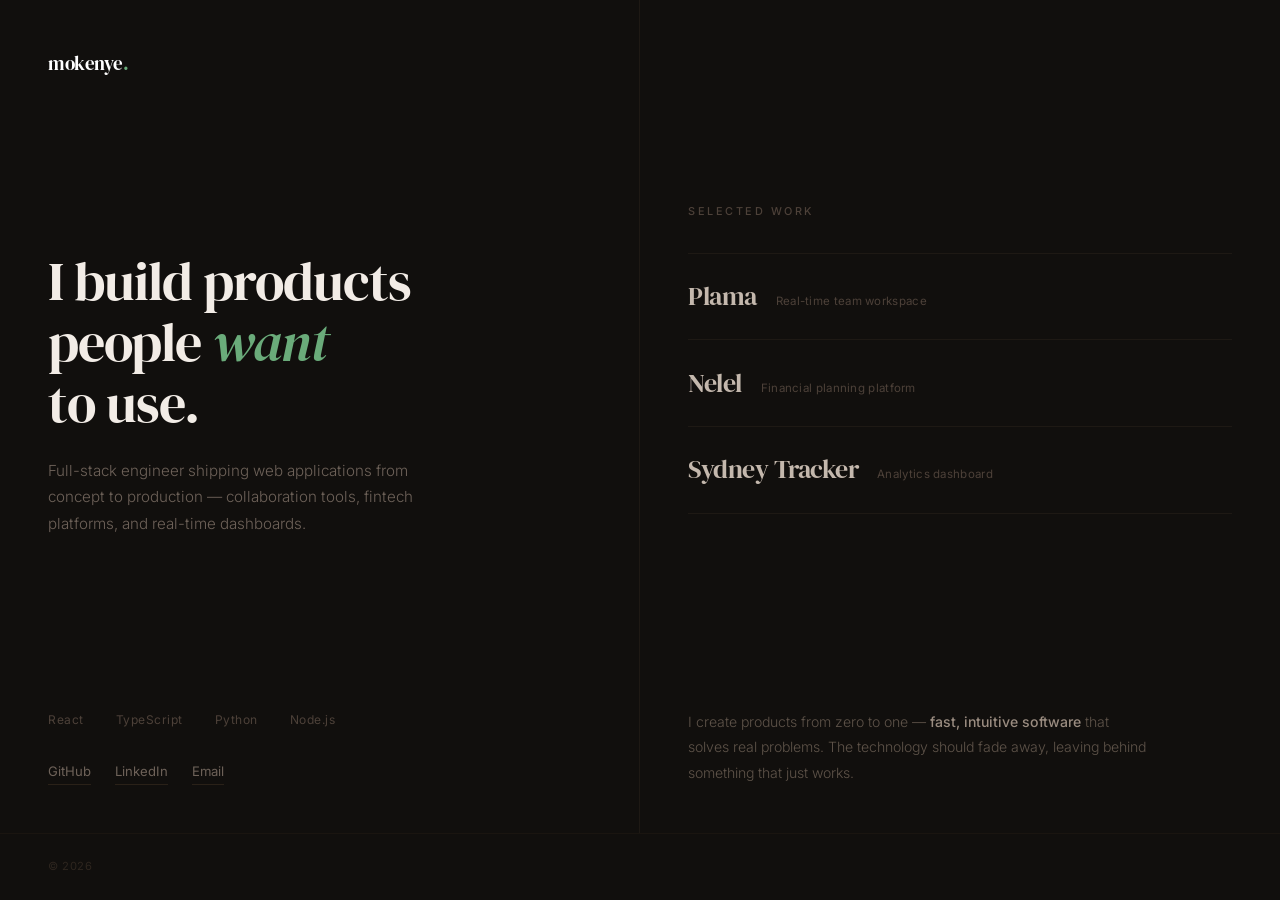
==== portfolio.html @ 6c5c3b5f "Initial Commit" ====
<!DOCTYPE html>
<html lang="en">
<head>
    <meta charset="UTF-8">
    <meta name="viewport" content="width=device-width, initial-scale=1.0">
    <title>Mokenye</title>
    <link rel="preconnect" href="https://fonts.googleapis.com">
    <link rel="preconnect" href="https://fonts.gstatic.com" crossorigin>
    <link href="https://fonts.googleapis.com/css2?family=DM+Serif+Display:ital@0;1&family=Inter:opsz,wght@14..32,300;14..32,400;14..32,500&display=swap" rel="stylesheet">
    <style>
        * {
            margin: 0;
            padding: 0;
            box-sizing: border-box;
        }

        body {
            font-family: 'Inter', -apple-system, sans-serif;
            background: #110f0d;
            color: #8a7e74;
            line-height: 1.6;
            font-size: 16px;
            -webkit-font-smoothing: antialiased;
            min-height: 100vh;
            position: relative;
        }

        ::selection {
            background: #5a9a6a;
            color: #fff;
        }

        a {
            color: inherit;
            text-decoration: none;
        }

        /* ── Falling leaves ── */
        .foliage {
            position: fixed;
            inset: 0;
            pointer-events: none;
            z-index: 0;
            overflow: hidden;
        }

        .leaf {
            position: absolute;
            top: -40px;
            border-radius: 0 70% 0 70%;
            background: #2ecc71;
            animation: fall linear infinite;
        }

        @keyframes fall {
            0% {
                opacity: 0;
                transform: translateY(-40px) translateX(0) rotate(0deg) scale(1);
            }
            8% {
                opacity: 0.18;
            }
            50% {
                opacity: 0.12;
            }
            92% {
                opacity: 0.15;
            }
            100% {
                opacity: 0;
                transform: translateY(105vh) translateX(60px) rotate(320deg) scale(0.7);
            }
        }

        .leaf:nth-child(1) {
            left: 8%;
            width: 14px;
            height: 8px;
            animation-duration: 18s;
            animation-delay: 0s;
        }

        .leaf:nth-child(2) {
            left: 25%;
            width: 10px;
            height: 6px;
            animation-duration: 22s;
            animation-delay: 4s;
        }

        .leaf:nth-child(3) {
            left: 50%;
            width: 16px;
            height: 9px;
            animation-duration: 20s;
            animation-delay: 2s;
        }

        .leaf:nth-child(4) {
            left: 72%;
            width: 11px;
            height: 7px;
            animation-duration: 25s;
            animation-delay: 7s;
        }

        .leaf:nth-child(5) {
            left: 90%;
            width: 13px;
            height: 7px;
            animation-duration: 19s;
            animation-delay: 10s;
        }

        .leaf:nth-child(6) {
            left: 38%;
            width: 9px;
            height: 5px;
            animation-duration: 24s;
            animation-delay: 6s;
        }

        .leaf:nth-child(7) {
            left: 62%;
            width: 15px;
            height: 8px;
            animation-duration: 21s;
            animation-delay: 13s;
        }

        .leaf:nth-child(8) {
            left: 15%;
            width: 12px;
            height: 7px;
            animation-duration: 26s;
            animation-delay: 9s;
        }

        /* ── Page layout ── */
        .page {
            min-height: 100vh;
            display: grid;
            grid-template-columns: 1fr 1fr;
            grid-template-rows: 1fr auto;
            position: relative;
            z-index: 1;
        }

        /* ── Left column ── */
        .left {
            display: flex;
            flex-direction: column;
            justify-content: space-between;
            padding: 3rem;
            border-right: 1px solid #1e1914;
        }

        .logo {
            font-family: 'DM Serif Display', serif;
            font-size: 1.2rem;
            color: #fff;
            letter-spacing: -0.5px;
        }

        .logo-dot {
            color: #6aab7a;
        }

        .intro {
            padding: 2rem 0;
        }

        .intro h1 {
            font-family: 'DM Serif Display', serif;
            font-size: 3.4rem;
            font-weight: 400;
            color: #f2ece6;
            line-height: 1.12;
            letter-spacing: -1px;
            margin-bottom: 1.5rem;
        }

        .intro h1 em {
            font-family: 'DM Serif Display', serif;
            color: #6aab7a;
            font-style: italic;
        }

        .intro p {
            font-size: 0.95rem;
            color: #6e6259;
            max-width: 400px;
            line-height: 1.75;
            font-weight: 300;
        }

        .left-bottom {
            display: flex;
            flex-direction: column;
            gap: 2rem;
        }

        .stack {
            display: flex;
            gap: 1rem 2rem;
            flex-wrap: wrap;
        }

        .stack span {
            font-size: 0.75rem;
            color: #4d4139;
            letter-spacing: 0.5px;
            transition: color 0.3s;
        }

        .stack span:hover {
            color: #6aab7a;
        }

        .contact-links {
            display: flex;
            gap: 1.5rem;
            flex-wrap: wrap;
        }

        .contact-links a {
            font-size: 0.82rem;
            color: #6e6259;
            padding-bottom: 2px;
            border-bottom: 1px solid #2a2118;
            transition: all 0.3s ease;
            font-weight: 400;
        }

        .contact-links a:hover {
            color: #f2ece6;
            border-color: #6aab7a;
        }

        /* ── Right column ── */
        .right {
            display: flex;
            flex-direction: column;
            padding: 3rem;
        }

        .section-label {
            font-size: 0.68rem;
            text-transform: uppercase;
            letter-spacing: 2.5px;
            color: #4d4139;
            margin-bottom: 2rem;
            font-weight: 500;
        }

        /* ── Projects ── */
        .projects {
            flex: 1;
            display: flex;
            flex-direction: column;
            justify-content: center;
        }

        .project {
            display: flex;
            justify-content: space-between;
            align-items: baseline;
            padding: 1.4rem 0;
            border-bottom: 1px solid #1e1914;
            transition: all 0.4s cubic-bezier(0.25, 0.46, 0.45, 0.94);
            cursor: pointer;
        }

        .project:first-of-type {
            border-top: 1px solid #1e1914;
        }

        .project:hover {
            padding-left: 1rem;
        }

        .project:hover .project-name {
            color: #f2ece6;
        }

        .project:hover .project-arrow {
            opacity: 1;
            transform: translateX(0);
        }

        .project:hover .project-type {
            color: #8a7e74;
        }

        .project-left {
            display: flex;
            align-items: baseline;
            gap: 1.2rem;
        }

        .project-name {
            font-family: 'DM Serif Display', serif;
            font-size: 1.6rem;
            color: #c4b8ad;
            transition: color 0.4s ease;
            letter-spacing: -0.5px;
        }

        .project-type {
            font-size: 0.72rem;
            color: #4d4139;
            letter-spacing: 0.3px;
            transition: color 0.4s ease;
        }

        .project-arrow {
            font-size: 1rem;
            color: #6aab7a;
            opacity: 0;
            transform: translateX(-8px);
            transition: all 0.4s ease;
        }

        /* ── About (below projects) ── */
        .about {
            margin-top: auto;
            padding-top: 2.5rem;
        }

        .about p {
            font-size: 0.88rem;
            color: #5e5349;
            line-height: 1.8;
            font-weight: 300;
            max-width: 460px;
        }

        .about strong {
            color: #9a8c80;
            font-weight: 500;
        }

        /* ── Footer ── */
        .footer-bar {
            grid-column: 1 / -1;
            padding: 1.5rem 3rem;
            border-top: 1px solid #1a1510;
        }

        .footer-bar p {
            font-size: 0.7rem;
            color: #2e261f;
            letter-spacing: 0.5px;
        }

        /* ── Responsive ── */
        @media (max-width: 900px) {
            .page {
                grid-template-columns: 1fr;
                grid-template-rows: auto auto auto;
            }

            .left {
                border-right: none;
                border-bottom: 1px solid #1e1914;
                padding: 2rem 1.5rem 2.5rem;
                min-height: auto;
                gap: 2.5rem;
            }

            .intro {
                padding: 0;
            }

            .intro h1 {
                font-size: 2.6rem;
            }

            .right {
                padding: 2.5rem 1.5rem;
            }

            .projects {
                justify-content: flex-start;
            }

            .about {
                padding-top: 2rem;
            }

            .footer-bar {
                padding: 1.5rem;
            }
        }

        @media (max-width: 480px) {
            .intro h1 {
                font-size: 2.1rem;
            }

            .project {
                flex-direction: column;
                gap: 0.3rem;
            }

            .project-left {
                flex-direction: column;
                gap: 0.15rem;
            }

            .project-name {
                font-size: 1.3rem;
            }
        }
    </style>
</head>
<body>
    <!-- Falling leaves -->
    <div class="foliage">
        <div class="leaf"></div>
        <div class="leaf"></div>
        <div class="leaf"></div>
        <div class="leaf"></div>
        <div class="leaf"></div>
        <div class="leaf"></div>
        <div class="leaf"></div>
        <div class="leaf"></div>
    </div>

    <div class="page">
        <!-- Left: Identity -->
        <div class="left">
            <div class="logo">mokenye<span class="logo-dot">.</span></div>

            <div class="intro">
                <h1>I build products<br>people <em>want</em><br>to use.</h1>
                <p>Full-stack engineer shipping web applications from concept to production — collaboration tools, fintech platforms, and real-time dashboards.</p>
            </div>

            <div class="left-bottom">
                <div class="stack">
                    <span>React</span>
                    <span>TypeScript</span>
                    <span>Python</span>
                    <span>Node.js</span>
                </div>
                <div class="contact-links">
                    <a href="https://github.com/mokenye" target="_blank" rel="noopener noreferrer">GitHub</a>
                    <a href="https://linkedin.com/in/mokenye" target="_blank" rel="noopener noreferrer">LinkedIn</a>
                    <a href="mailto:hello@mokenye.com">Email</a>
                </div>
            </div>
        </div>

        <!-- Right: Work + About -->
        <div class="right">
            <div class="projects">
                <p class="section-label">Selected Work</p>

                <a href="https://plama.vercel.app" target="_blank" rel="noopener noreferrer" class="project">
                    <div class="project-left">
                        <span class="project-name">Plama</span>
                        <span class="project-type">Real-time team workspace</span>
                    </div>
                    <span class="project-arrow">&#8599;</span>
                </a>

                <a href="https://n--nelel--7vqh2vrwnq6y.code.run/" target="_blank" rel="noopener noreferrer" class="project">
                    <div class="project-left">
                        <span class="project-name">Nelel</span>
                        <span class="project-type">Financial planning platform</span>
                    </div>
                    <span class="project-arrow">&#8599;</span>
                </a>

                <a href="https://sydney-tracker-react.vercel.app" target="_blank" rel="noopener noreferrer" class="project">
                    <div class="project-left">
                        <span class="project-name">Sydney Tracker</span>
                        <span class="project-type">Analytics dashboard</span>
                    </div>
                    <span class="project-arrow">&#8599;</span>
                </a>
            </div>

            <div class="about">
                <p>I create products from zero to one — <strong>fast, intuitive software</strong> that solves real problems. The technology should fade away, leaving behind something that just works.</p>
            </div>
        </div>

        <!-- Footer -->
        <div class="footer-bar">
            <p>&copy; 2026</p>
        </div>
    </div>
</body>
</html>
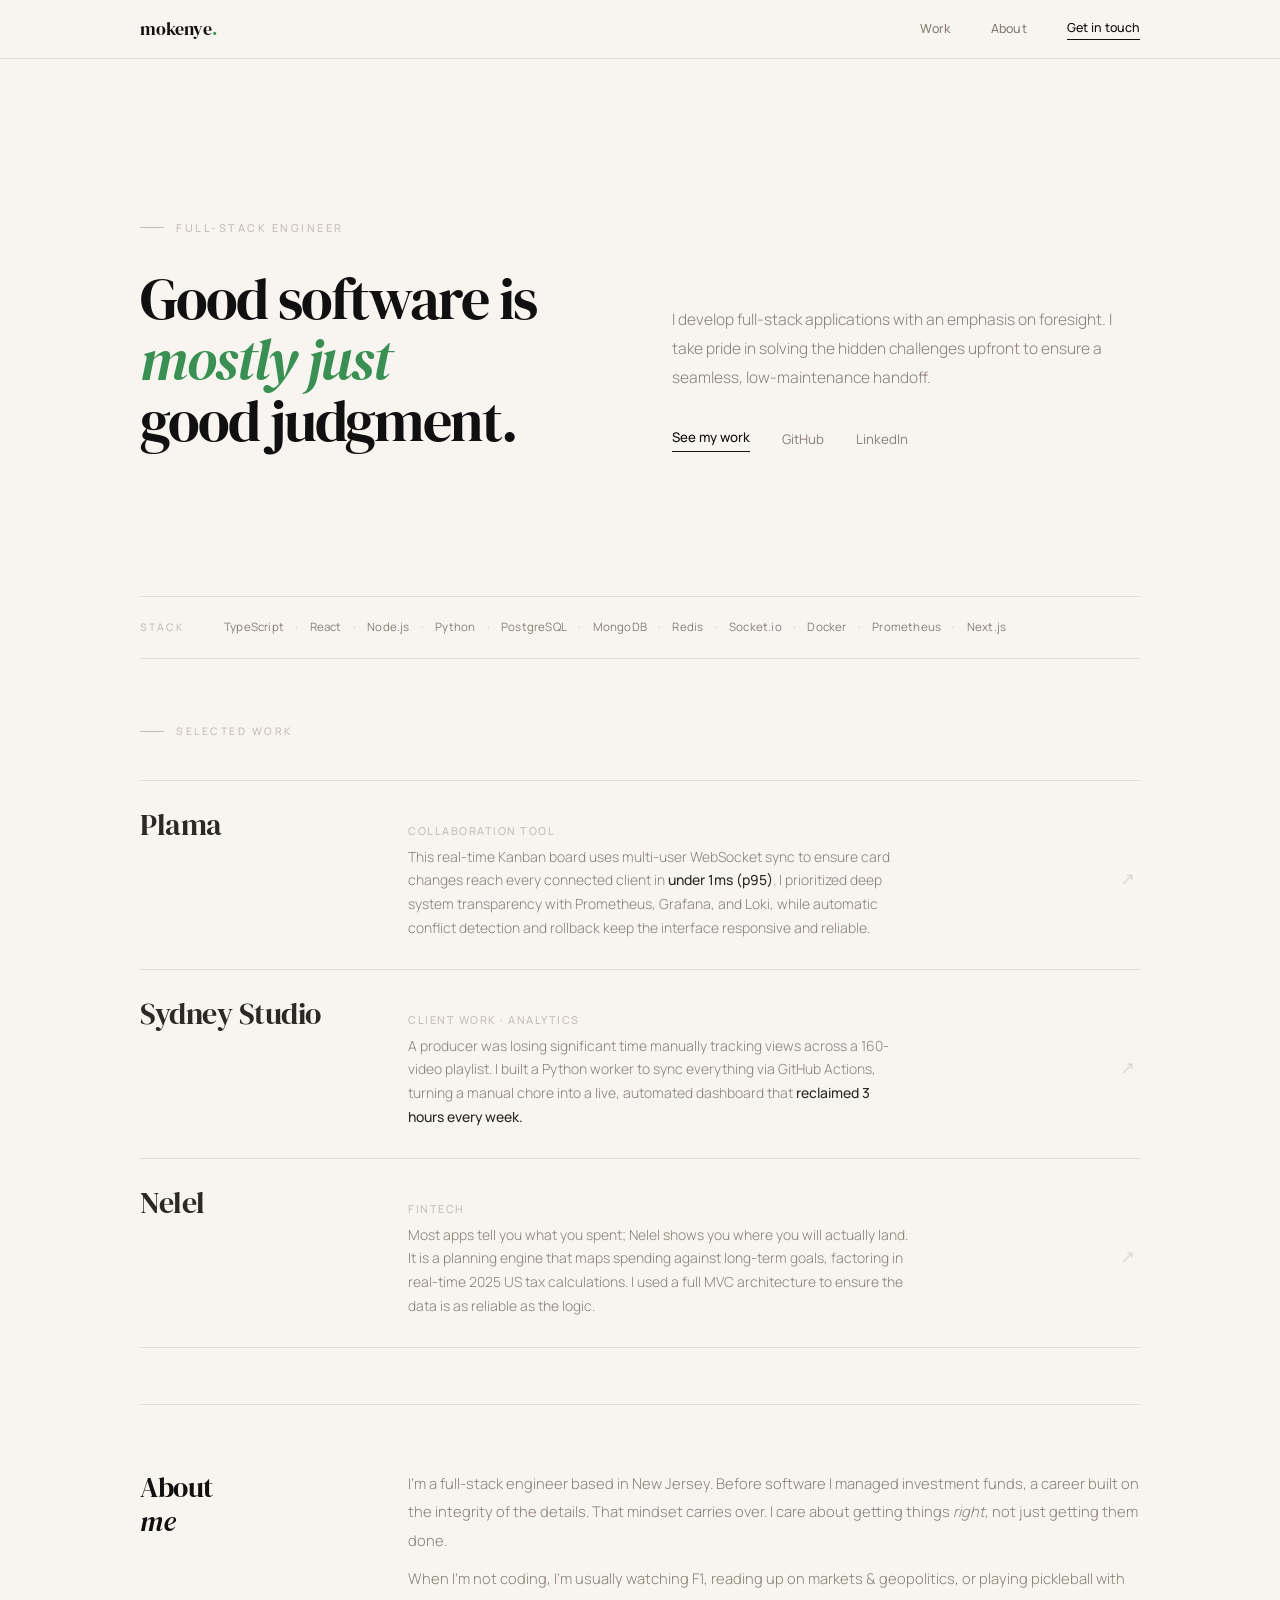
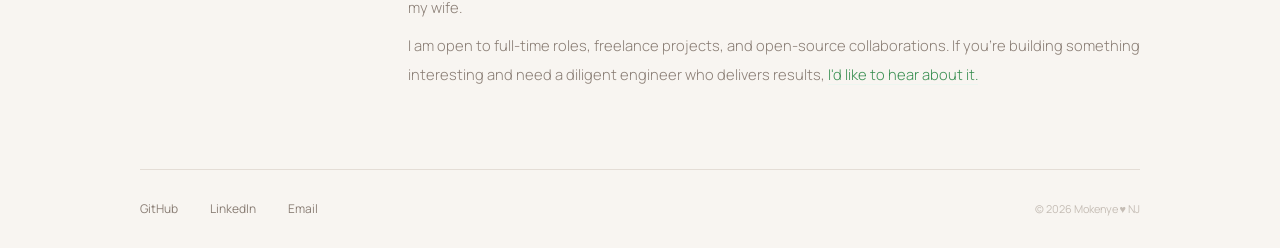
==== commit 4418f57b: "redesign: migrate from dark split-layout to light single-column portfolio with scrollable sections" ====
--- a/portfolio.html
+++ b/portfolio.html
@@ -3,494 +3,514 @@
 <head>
     <meta charset="UTF-8">
     <meta name="viewport" content="width=device-width, initial-scale=1.0">
-    <title>Mokenye</title>
+    <title>Mokenye | Full-Stack Engineer</title>
+    <link rel="icon" type="image/svg+xml" href="data:image/svg+xml,<svg xmlns='http://www.w3.org/2000/svg' viewBox='0 0 32 32'><rect width='32' height='32' rx='7' fill='%233a8f52'/><text x='16' y='25' font-size='22' font-family='Georgia,serif' fill='white' text-anchor='middle'>m</text></svg>">
     <link rel="preconnect" href="https://fonts.googleapis.com">
     <link rel="preconnect" href="https://fonts.gstatic.com" crossorigin>
-    <link href="https://fonts.googleapis.com/css2?family=DM+Serif+Display:ital@0;1&family=Inter:opsz,wght@14..32,300;14..32,400;14..32,500&display=swap" rel="stylesheet">
+    <link href="https://fonts.googleapis.com/css2?family=DM+Serif+Display:ital@0;1&family=Manrope:wght@300;400;500&display=swap" rel="stylesheet">
     <style>
-        * {
-            margin: 0;
-            padding: 0;
-            box-sizing: border-box;
-        }
+        *, *::before, *::after { margin: 0; padding: 0; box-sizing: border-box; }
+
+        :root {
+            --bg:     #f8f5f1;
+            --white:  #ffffff;
+            --ink:    #111010;
+            --ink2:   #2c2825;
+            --muted:  #8a7e75;
+            --faint:  #c5bdb5;
+            --border: #e4ddd6;
+            --green:  #3a8f52;
+            --green-l:#edf6f0;
+        }
+
+        html { scroll-behavior: smooth; }
 
         body {
-            font-family: 'Inter', -apple-system, sans-serif;
-            background: #110f0d;
-            color: #8a7e74;
+            font-family: 'Manrope', sans-serif;
+            background: var(--bg);
+            color: var(--ink);
+            font-size: 15px;
             line-height: 1.6;
-            font-size: 16px;
             -webkit-font-smoothing: antialiased;
-            min-height: 100vh;
-            position: relative;
-        }
-
-        ::selection {
-            background: #5a9a6a;
-            color: #fff;
-        }
-
-        a {
-            color: inherit;
-            text-decoration: none;
-        }
-
-        /* ── Falling leaves ── */
+            overflow-x: hidden;
+        }
+
+        ::selection { background: var(--green); color: #fff; }
+        a { color: inherit; text-decoration: none; }
+
+        /* Leaves */
         .foliage {
-            position: fixed;
-            inset: 0;
-            pointer-events: none;
-            z-index: 0;
-            overflow: hidden;
-        }
-
+            position: fixed; inset: 0;
+            pointer-events: none; z-index: 0; overflow: hidden;
+        }
         .leaf {
-            position: absolute;
-            top: -40px;
+            position: absolute; top: -30px;
             border-radius: 0 70% 0 70%;
-            background: #2ecc71;
             animation: fall linear infinite;
         }
-
         @keyframes fall {
-            0% {
-                opacity: 0;
-                transform: translateY(-40px) translateX(0) rotate(0deg) scale(1);
-            }
-            8% {
-                opacity: 0.18;
-            }
-            50% {
-                opacity: 0.12;
-            }
-            92% {
-                opacity: 0.15;
-            }
-            100% {
-                opacity: 0;
-                transform: translateY(105vh) translateX(60px) rotate(320deg) scale(0.7);
-            }
-        }
-
-        .leaf:nth-child(1) {
-            left: 8%;
-            width: 14px;
-            height: 8px;
-            animation-duration: 18s;
-            animation-delay: 0s;
-        }
-
-        .leaf:nth-child(2) {
-            left: 25%;
-            width: 10px;
-            height: 6px;
-            animation-duration: 22s;
-            animation-delay: 4s;
-        }
-
-        .leaf:nth-child(3) {
-            left: 50%;
-            width: 16px;
-            height: 9px;
-            animation-duration: 20s;
-            animation-delay: 2s;
-        }
-
-        .leaf:nth-child(4) {
-            left: 72%;
-            width: 11px;
-            height: 7px;
-            animation-duration: 25s;
-            animation-delay: 7s;
-        }
-
-        .leaf:nth-child(5) {
-            left: 90%;
-            width: 13px;
-            height: 7px;
-            animation-duration: 19s;
-            animation-delay: 10s;
-        }
-
-        .leaf:nth-child(6) {
-            left: 38%;
-            width: 9px;
-            height: 5px;
-            animation-duration: 24s;
-            animation-delay: 6s;
-        }
-
-        .leaf:nth-child(7) {
-            left: 62%;
-            width: 15px;
-            height: 8px;
-            animation-duration: 21s;
-            animation-delay: 13s;
-        }
-
-        .leaf:nth-child(8) {
-            left: 15%;
-            width: 12px;
-            height: 7px;
-            animation-duration: 26s;
-            animation-delay: 9s;
-        }
-
-        /* ── Page layout ── */
+            0%   { opacity: 0;    transform: translateY(-30px) translateX(0) rotate(0deg) scale(1); }
+            10%  { opacity: 0.35; }
+            90%  { opacity: 0.18; }
+            100% { opacity: 0;    transform: translateY(105vh) translateX(45px) rotate(280deg) scale(0.8); }
+        }
+        .leaf:nth-child(1) { left:6%;  width:11px; height:7px; background:#3a8f52; animation-duration:20s; animation-delay:0s;  }
+        .leaf:nth-child(2) { left:21%; width:8px;  height:5px; background:#5aaa6e; animation-duration:25s; animation-delay:6s;  }
+        .leaf:nth-child(3) { left:47%; width:13px; height:8px; background:#2d7040; animation-duration:21s; animation-delay:3s;  }
+        .leaf:nth-child(4) { left:68%; width:9px;  height:6px; background:#3a8f52; animation-duration:28s; animation-delay:9s;  }
+        .leaf:nth-child(5) { left:86%; width:11px; height:6px; background:#5aaa6e; animation-duration:22s; animation-delay:12s; }
+        .leaf:nth-child(6) { left:34%; width:7px;  height:4px; background:#2d7040; animation-duration:26s; animation-delay:8s;  }
+        .leaf:nth-child(7) { left:58%; width:12px; height:7px; background:#3a8f52; animation-duration:23s; animation-delay:15s; }
+        .leaf:nth-child(8) { left:13%; width:10px; height:6px; background:#5aaa6e; animation-duration:29s; animation-delay:11s; }
+
+        /* Sticky nav */
+        .nav-wrap {
+            position: sticky;
+            top: 0;
+            z-index: 100;
+            background: var(--bg);
+            border-bottom: 1px solid var(--border);
+        }
+        nav {
+            max-width: 1080px;
+            margin: 0 auto;
+            padding: 0 2.5rem;
+            display: flex;
+            justify-content: space-between;
+            align-items: center;
+            height: 58px;
+        }
+        .logo {
+            font-family: 'DM Serif Display', serif;
+            font-size: 1.15rem;
+            color: var(--ink);
+            letter-spacing: -0.2px;
+        }
+        .logo-dot { color: var(--green); }
+        .nav-right {
+            display: flex;
+            align-items: center;
+            gap: 2.5rem;
+        }
+        .nav-link {
+            font-size: 0.78rem;
+            font-weight: 500;
+            color: var(--muted);
+            letter-spacing: 0.3px;
+            transition: color 0.2s;
+        }
+        .nav-link:hover { color: var(--ink); }
+        .nav-cta {
+            font-size: 0.78rem;
+            font-weight: 500;
+            color: var(--ink);
+            border-bottom: 1px solid var(--ink);
+            padding-bottom: 1px;
+            transition: color 0.2s, border-color 0.2s;
+        }
+        .nav-cta:hover { color: var(--green); border-color: var(--green); }
+
+        /* Page */
         .page {
-            min-height: 100vh;
+            position: relative; z-index: 1;
+            max-width: 1080px;
+            margin: 0 auto;
+            padding: 0 2.5rem;
+        }
+
+        /* Hero */
+        .hero {
             display: grid;
             grid-template-columns: 1fr 1fr;
-            grid-template-rows: 1fr auto;
-            position: relative;
-            z-index: 1;
-        }
-
-        /* ── Left column ── */
-        .left {
+            gap: 4rem;
+            align-items: end;
+            padding: 10rem 0 9rem;
+            border-bottom: 1px solid var(--border);
+        }
+
+        .hero-label {
+            font-size: 0.68rem;
+            font-weight: 500;
+            letter-spacing: 2.5px;
+            text-transform: uppercase;
+            color: var(--faint);
+            margin-bottom: 2rem;
+            display: flex;
+            align-items: center;
+            gap: 0.75rem;
+        }
+        .hero-label::before {
+            content: '';
+            display: block;
+            width: 24px; height: 1px;
+            background: var(--faint);
+        }
+
+        .hero h1 {
+            font-family: 'DM Serif Display', serif;
+            font-size: clamp(2.8rem, 4.5vw, 4.5rem);
+            font-weight: 400;
+            color: var(--ink);
+            line-height: 1.06;
+            letter-spacing: -2px;
+        }
+        .hero h1 em {
+            font-style: italic;
+            color: var(--green);
+        }
+
+        .hero-right {
             display: flex;
             flex-direction: column;
+            justify-content: flex-end;
+            gap: 2.25rem;
+        }
+        .hero-desc {
+            font-size: 0.97rem;
+            color: var(--muted);
+            line-height: 1.85;
+            font-weight: 300;
+        }
+        .hero-links {
+            display: flex;
+            gap: 2rem;
+            align-items: center;
+        }
+        .hero-link-primary {
+            font-size: 0.83rem;
+            font-weight: 500;
+            color: var(--ink);
+            border-bottom: 1.5px solid var(--ink);
+            padding-bottom: 2px;
+            transition: color 0.2s, border-color 0.2s;
+        }
+        .hero-link-primary:hover { color: var(--green); border-color: var(--green); }
+        .hero-link-secondary {
+            font-size: 0.83rem;
+            font-weight: 400;
+            color: var(--muted);
+            transition: color 0.2s;
+        }
+        .hero-link-secondary:hover { color: var(--ink); }
+
+        /* Stack */
+        .stack-bar {
+            display: flex;
+            align-items: center;
+            gap: 2.5rem;
+            padding: 1.35rem 0;
+            border-bottom: 1px solid var(--border);
+            flex-wrap: wrap;
+        }
+        .stack-label {
+            font-size: 0.65rem;
+            font-weight: 500;
+            letter-spacing: 2px;
+            text-transform: uppercase;
+            color: var(--faint);
+            flex-shrink: 0;
+        }
+        .stack-items {
+            display: flex;
+            align-items: center;
+            flex-wrap: wrap;
+            row-gap: 0.5rem;
+        }
+        .stack-item {
+            font-size: 0.72rem;
+            font-weight: 400;
+            color: var(--muted);
+            letter-spacing: 0.2px;
+            transition: color 0.2s;
+        }
+        .stack-item::after {
+            content: '·';
+            color: var(--faint);
+            margin: 0 0.7rem;
+        }
+        .stack-item:last-child::after { display: none; }
+        .stack-item:hover { color: var(--ink); }
+
+        /* Work */
+        .work-section {
+            padding-top: 4rem;
+            scroll-margin-top: 2rem;
+        }
+
+        .section-eyebrow {
+            font-size: 0.65rem;
+            font-weight: 500;
+            letter-spacing: 2.5px;
+            text-transform: uppercase;
+            color: var(--faint);
+            margin-bottom: 2.5rem;
+            display: flex;
+            align-items: center;
+            gap: 0.75rem;
+        }
+        .section-eyebrow::before {
+            content: '';
+            display: block;
+            width: 24px; height: 1px;
+            background: var(--faint);
+        }
+
+        .project {
+            display: grid;
+            grid-template-columns: 220px 1fr auto;
+            align-items: baseline;
+            gap: 3rem;
+            padding: 1.85rem 0;
+            border-top: 1px solid var(--border);
+            transition: padding-left 0.3s ease;
+            color: inherit;
+        }
+        .project:last-child { border-bottom: 1px solid var(--border); margin-bottom: 0; }
+        .project:hover { padding-left: 0.6rem; }
+        .project:hover .proj-name { color: var(--ink); }
+        .project:hover .proj-arrow { opacity: 1; transform: translate(0, 0); color: var(--green); }
+
+        .proj-name {
+            font-family: 'DM Serif Display', serif;
+            font-size: 1.9rem;
+            font-weight: 400;
+            color: var(--ink2);
+            letter-spacing: -0.5px;
+            line-height: 1;
+            transition: color 0.3s;
+        }
+        .proj-meta {
+            display: flex;
+            flex-direction: column;
+            gap: 0.3rem;
+        }
+        .proj-type {
+            font-size: 0.68rem;
+            font-weight: 500;
+            letter-spacing: 1.5px;
+            text-transform: uppercase;
+            color: var(--faint);
+        }
+        .proj-desc {
+            font-size: 0.87rem;
+            color: var(--muted);
+            font-weight: 300;
+            line-height: 1.7;
+            max-width: 500px;
+        }
+        .proj-desc strong { color: var(--ink2); font-weight: 500; }
+        .proj-arrow {
+            font-size: 1.1rem;
+            color: var(--faint);
+            opacity: 0.5;
+            transform: translate(-5px, 3px);
+            transition: all 0.3s ease;
+            flex-shrink: 0;
+            align-self: center;
+        }
+
+        /* About */
+        .about-section {
+            padding: 4rem 0 5rem;
+            border-top: 1px solid var(--border);
+            margin-top: 3.5rem;
+            display: grid;
+            grid-template-columns: 220px 1fr;
+            gap: 3rem;
+            align-items: start;
+        }
+        .about-heading {
+            font-family: 'DM Serif Display', serif;
+            font-size: 1.75rem;
+            font-weight: 400;
+            color: var(--ink);
+            letter-spacing: -0.5px;
+            line-height: 1.2;
+            padding-top: 0.15rem;
+        }
+        .about-body {
+            font-size: 0.92rem;
+            color: var(--muted);
+            line-height: 1.95;
+            font-weight: 300;
+        }
+        .about-body strong { color: var(--ink2); font-weight: 500; }
+        .about-body p + p { margin-top: 0.6rem; }
+        .about-contact {
+            color: var(--green);
+            border-bottom: 1px solid var(--green-l);
+            transition: border-color 0.2s;
+        }
+        .about-contact:hover { border-color: var(--green); }
+
+        /* Footer */
+        footer {
+            border-top: 1px solid var(--border);
+            padding: 1.85rem 0;
+            display: flex;
             justify-content: space-between;
-            padding: 3rem;
-            border-right: 1px solid #1e1914;
-        }
-
-        .logo {
-            font-family: 'DM Serif Display', serif;
-            font-size: 1.2rem;
-            color: #fff;
-            letter-spacing: -0.5px;
-        }
-
-        .logo-dot {
-            color: #6aab7a;
-        }
-
-        .intro {
-            padding: 2rem 0;
-        }
-
-        .intro h1 {
-            font-family: 'DM Serif Display', serif;
-            font-size: 3.4rem;
+            align-items: center;
+            flex-wrap: wrap;
+            gap: 1rem;
+        }
+        .footer-links { display: flex; gap: 2rem; flex-wrap: wrap; }
+        .footer-links a {
+            font-size: 0.75rem;
+            color: var(--muted);
             font-weight: 400;
-            color: #f2ece6;
-            line-height: 1.12;
-            letter-spacing: -1px;
-            margin-bottom: 1.5rem;
-        }
-
-        .intro h1 em {
-            font-family: 'DM Serif Display', serif;
-            color: #6aab7a;
-            font-style: italic;
-        }
-
-        .intro p {
-            font-size: 0.95rem;
-            color: #6e6259;
-            max-width: 400px;
-            line-height: 1.75;
-            font-weight: 300;
-        }
-
-        .left-bottom {
-            display: flex;
-            flex-direction: column;
-            gap: 2rem;
-        }
-
-        .stack {
-            display: flex;
-            gap: 1rem 2rem;
-            flex-wrap: wrap;
-        }
-
-        .stack span {
-            font-size: 0.75rem;
-            color: #4d4139;
-            letter-spacing: 0.5px;
-            transition: color 0.3s;
-        }
-
-        .stack span:hover {
-            color: #6aab7a;
-        }
-
-        .contact-links {
-            display: flex;
-            gap: 1.5rem;
-            flex-wrap: wrap;
-        }
-
-        .contact-links a {
-            font-size: 0.82rem;
-            color: #6e6259;
-            padding-bottom: 2px;
-            border-bottom: 1px solid #2a2118;
-            transition: all 0.3s ease;
-            font-weight: 400;
-        }
-
-        .contact-links a:hover {
-            color: #f2ece6;
-            border-color: #6aab7a;
-        }
-
-        /* ── Right column ── */
-        .right {
-            display: flex;
-            flex-direction: column;
-            padding: 3rem;
-        }
-
-        .section-label {
-            font-size: 0.68rem;
-            text-transform: uppercase;
-            letter-spacing: 2.5px;
-            color: #4d4139;
-            margin-bottom: 2rem;
-            font-weight: 500;
-        }
-
-        /* ── Projects ── */
-        .projects {
-            flex: 1;
-            display: flex;
-            flex-direction: column;
-            justify-content: center;
-        }
-
-        .project {
-            display: flex;
-            justify-content: space-between;
-            align-items: baseline;
-            padding: 1.4rem 0;
-            border-bottom: 1px solid #1e1914;
-            transition: all 0.4s cubic-bezier(0.25, 0.46, 0.45, 0.94);
-            cursor: pointer;
-        }
-
-        .project:first-of-type {
-            border-top: 1px solid #1e1914;
-        }
-
-        .project:hover {
-            padding-left: 1rem;
-        }
-
-        .project:hover .project-name {
-            color: #f2ece6;
-        }
-
-        .project:hover .project-arrow {
-            opacity: 1;
-            transform: translateX(0);
-        }
-
-        .project:hover .project-type {
-            color: #8a7e74;
-        }
-
-        .project-left {
-            display: flex;
-            align-items: baseline;
-            gap: 1.2rem;
-        }
-
-        .project-name {
-            font-family: 'DM Serif Display', serif;
-            font-size: 1.6rem;
-            color: #c4b8ad;
-            transition: color 0.4s ease;
-            letter-spacing: -0.5px;
-        }
-
-        .project-type {
-            font-size: 0.72rem;
-            color: #4d4139;
-            letter-spacing: 0.3px;
-            transition: color 0.4s ease;
-        }
-
-        .project-arrow {
-            font-size: 1rem;
-            color: #6aab7a;
-            opacity: 0;
-            transform: translateX(-8px);
-            transition: all 0.4s ease;
-        }
-
-        /* ── About (below projects) ── */
-        .about {
-            margin-top: auto;
-            padding-top: 2.5rem;
-        }
-
-        .about p {
-            font-size: 0.88rem;
-            color: #5e5349;
-            line-height: 1.8;
-            font-weight: 300;
-            max-width: 460px;
-        }
-
-        .about strong {
-            color: #9a8c80;
-            font-weight: 500;
-        }
-
-        /* ── Footer ── */
-        .footer-bar {
-            grid-column: 1 / -1;
-            padding: 1.5rem 3rem;
-            border-top: 1px solid #1a1510;
-        }
-
-        .footer-bar p {
-            font-size: 0.7rem;
-            color: #2e261f;
-            letter-spacing: 0.5px;
-        }
-
-        /* ── Responsive ── */
-        @media (max-width: 900px) {
-            .page {
-                grid-template-columns: 1fr;
-                grid-template-rows: auto auto auto;
-            }
-
-            .left {
-                border-right: none;
-                border-bottom: 1px solid #1e1914;
-                padding: 2rem 1.5rem 2.5rem;
-                min-height: auto;
-                gap: 2.5rem;
-            }
-
-            .intro {
-                padding: 0;
-            }
-
-            .intro h1 {
-                font-size: 2.6rem;
-            }
-
-            .right {
-                padding: 2.5rem 1.5rem;
-            }
-
-            .projects {
-                justify-content: flex-start;
-            }
-
-            .about {
-                padding-top: 2rem;
-            }
-
-            .footer-bar {
-                padding: 1.5rem;
-            }
-        }
-
-        @media (max-width: 480px) {
-            .intro h1 {
-                font-size: 2.1rem;
-            }
-
-            .project {
-                flex-direction: column;
-                gap: 0.3rem;
-            }
-
-            .project-left {
-                flex-direction: column;
-                gap: 0.15rem;
-            }
-
-            .project-name {
-                font-size: 1.3rem;
-            }
+            transition: color 0.2s;
+        }
+        .footer-links a:hover { color: var(--ink); }
+        .footer-copy { font-size: 0.68rem; color: var(--faint); }
+
+        /* Responsive */
+        @media (max-width: 820px) {
+            .hero { grid-template-columns: 1fr; gap: 2.5rem; padding: 4rem 0 3.5rem; }
+            .project { grid-template-columns: 1fr; gap: 0.6rem; }
+            .proj-arrow { display: none; }
+            .about-section { grid-template-columns: 1fr; gap: 1.5rem; }
+            .stack-bar { padding: 1rem 0; gap: 1.5rem; }
+            .work-section { padding-top: 2.5rem; scroll-margin-top: 3rem; }
+        }
+        @media (max-width: 560px) {
+            .page { padding: 0 1.25rem; }
+            nav { padding: 0 1.25rem; }
+            .hero h1 { font-size: 2.6rem; letter-spacing: -1.5px; }
+            .stack-bar { padding: 0.85rem 0; }
+            .work-section { padding-top: 2.2rem; scroll-margin-top: 3.5rem}
         }
     </style>
 </head>
 <body>
-    <!-- Falling leaves -->
+
     <div class="foliage">
-        <div class="leaf"></div>
-        <div class="leaf"></div>
-        <div class="leaf"></div>
-        <div class="leaf"></div>
-        <div class="leaf"></div>
-        <div class="leaf"></div>
-        <div class="leaf"></div>
-        <div class="leaf"></div>
+        <div class="leaf"></div><div class="leaf"></div><div class="leaf"></div>
+        <div class="leaf"></div><div class="leaf"></div><div class="leaf"></div>
+        <div class="leaf"></div><div class="leaf"></div>
     </div>
 
+    <div class="nav-wrap">
+        <nav>
+            <div class="logo">mokenye<span class="logo-dot">.</span></div>
+            <div class="nav-right">
+                <a href="#work" class="nav-link">Work</a>
+                <a href="#about" class="nav-link">About</a>
+                <a href="mailto:dmonywoki@gmail.com" class="nav-cta">Get in touch</a>
+            </div>
+        </nav>
+    </div>
+
     <div class="page">
-        <!-- Left: Identity -->
-        <div class="left">
-            <div class="logo">mokenye<span class="logo-dot">.</span></div>
-
-            <div class="intro">
-                <h1>I build products<br>people <em>want</em><br>to use.</h1>
-                <p>Full-stack engineer shipping web applications from concept to production — collaboration tools, fintech platforms, and real-time dashboards.</p>
+
+        <section class="hero">
+            <div class="hero-left">
+                <div class="hero-label">Full-Stack Engineer</div>
+                <h1>Good software is<br><em>mostly just</em><br>good judgment.</h1>
             </div>
-
-            <div class="left-bottom">
-                <div class="stack">
-                    <span>React</span>
-                    <span>TypeScript</span>
-                    <span>Python</span>
-                    <span>Node.js</span>
-                </div>
-                <div class="contact-links">
-                    <a href="https://github.com/mokenye" target="_blank" rel="noopener noreferrer">GitHub</a>
-                    <a href="https://linkedin.com/in/mokenye" target="_blank" rel="noopener noreferrer">LinkedIn</a>
-                    <a href="mailto:hello@mokenye.com">Email</a>
+            <div class="hero-right">
+                <p class="hero-desc">
+                    I develop full-stack applications with an emphasis on foresight. 
+                    I take pride in solving the hidden challenges upfront to ensure a seamless, 
+                    low-maintenance handoff.
+                </p>
+                <div class="hero-links">
+                    <a href="#work" class="hero-link-primary">See my work</a>
+                    <a href="https://github.com/mokenye" target="_blank" rel="noopener noreferrer" class="hero-link-secondary">GitHub</a>
+                    <a href="https://linkedin.com/in/mokenye" target="_blank" rel="noopener noreferrer" class="hero-link-secondary">LinkedIn</a>
                 </div>
             </div>
-        </div>
-
-        <!-- Right: Work + About -->
-        <div class="right">
-            <div class="projects">
-                <p class="section-label">Selected Work</p>
-
-                <a href="https://plama.vercel.app" target="_blank" rel="noopener noreferrer" class="project">
-                    <div class="project-left">
-                        <span class="project-name">Plama</span>
-                        <span class="project-type">Real-time team workspace</span>
-                    </div>
-                    <span class="project-arrow">&#8599;</span>
-                </a>
-
-                <a href="https://n--nelel--7vqh2vrwnq6y.code.run/" target="_blank" rel="noopener noreferrer" class="project">
-                    <div class="project-left">
-                        <span class="project-name">Nelel</span>
-                        <span class="project-type">Financial planning platform</span>
-                    </div>
-                    <span class="project-arrow">&#8599;</span>
-                </a>
-
-                <a href="https://sydney-tracker-react.vercel.app" target="_blank" rel="noopener noreferrer" class="project">
-                    <div class="project-left">
-                        <span class="project-name">Sydney Tracker</span>
-                        <span class="project-type">Analytics dashboard</span>
-                    </div>
-                    <span class="project-arrow">&#8599;</span>
-                </a>
-            </div>
-
-            <div class="about">
-                <p>I create products from zero to one — <strong>fast, intuitive software</strong> that solves real problems. The technology should fade away, leaving behind something that just works.</p>
+        </section>
+
+        <div class="stack-bar">
+            <span class="stack-label">Stack</span>
+            <div class="stack-items">
+                <span class="stack-item">TypeScript</span>
+                <span class="stack-item">React</span>
+                <span class="stack-item">Node.js</span>
+                <span class="stack-item">Python</span>
+                <span class="stack-item">PostgreSQL</span>
+                <span class="stack-item">MongoDB</span>
+                <span class="stack-item">Redis</span>
+                <span class="stack-item">Socket.io</span>
+                <span class="stack-item">Docker</span>
+                <span class="stack-item">Prometheus</span>
+                <span class="stack-item">Next.js</span>
             </div>
         </div>
 
-        <!-- Footer -->
-        <div class="footer-bar">
-            <p>&copy; 2026</p>
-        </div>
+        <section id="work" class="work-section">
+            <div class="section-eyebrow">Selected work</div>
+
+            <a href="https://plama.vercel.app" target="_blank" rel="noopener noreferrer" class="project">
+                <div class="proj-name">Plama</div>
+                <div class="proj-meta">
+                    <span class="proj-type">Collaboration tool</span>
+                    <p class="proj-desc">
+                        This real-time Kanban board uses multi-user WebSocket sync to ensure card changes 
+                        reach every connected client in <strong>under 1ms (p95)</strong>. I prioritized 
+                        deep system transparency with Prometheus, Grafana, and Loki, while automatic 
+                        conflict detection and rollback keep the interface responsive and reliable.
+                    </p>
+                </div>
+                <span class="proj-arrow">↗</span>
+            </a>
+
+            <a href="https://sydney-tracker-react.vercel.app" target="_blank" rel="noopener noreferrer" class="project">
+                <div class="proj-name">Sydney Studio</div>
+                <div class="proj-meta">
+                    <span class="proj-type">Client work · Analytics</span>
+                    <p class="proj-desc">
+                        A producer was losing significant time manually tracking views across a 
+                        160-video playlist. I built a Python worker to sync everything via GitHub 
+                        Actions, turning a manual chore into a live, automated dashboard that
+                        <strong>reclaimed 3 hours every week.</strong>
+                    </p>
+                </div>
+                <span class="proj-arrow">↗</span>
+            </a>
+
+            <a href="https://n--nelel--7vqh2vrwnq6y.code.run/" target="_blank" rel="noopener noreferrer" class="project">
+                <div class="proj-name">Nelel</div>
+                <div class="proj-meta">
+                    <span class="proj-type">Fintech</span>
+                    <p class="proj-desc">
+                        Most apps tell you what you spent; Nelel shows you where you will actually 
+                        land. It is a planning engine that maps spending against long-term goals, 
+                        factoring in real-time 2025 US tax calculations. I used a full MVC architecture 
+                        to ensure the data is as reliable as the logic.
+                    </p>
+                </div>
+                <span class="proj-arrow">↗</span>
+            </a>
+
+        </section>
+
+        <section id="about" class="about-section">
+            <div class="about-heading">About<br><em>me</em></div>
+            <div class="about-body">
+                <p>
+                    I'm a full-stack engineer based in New Jersey. Before software I managed
+                    investment funds, a career built on the integrity of the details. That mindset carries over. 
+                    I care about getting things <i>right</i>, not just getting them done.
+                </p>
+                <p>
+                    When I'm not coding, I'm usually watching F1, reading up on markets & geopolitics, or playing pickleball with my wife.
+                </p>
+                <p>
+                    I am open to full-time roles, freelance projects, and open-source collaborations. 
+                    If you're building something interesting and need a diligent engineer who delivers results, <a href="mailto:dmonywoki@gmail.com" class="about-contact">I'd like to hear about it.</a>
+                </p>
+            </div>
+        </section>
+
+        <footer>
+            <div class="footer-links">
+                <a href="https://github.com/mokenye" target="_blank" rel="noopener noreferrer">GitHub</a>
+                <a href="https://linkedin.com/in/mokenye" target="_blank" rel="noopener noreferrer">LinkedIn</a>
+                <a href="mailto:dmonywoki@gmail.com" target="_blank" rel="noopener noreferrer">Email</a>
+            </div>
+            <span class="footer-copy">© 2026 Mokenye ♥ NJ</span>
+        </footer>
     </div>
 </body>
 </html>
